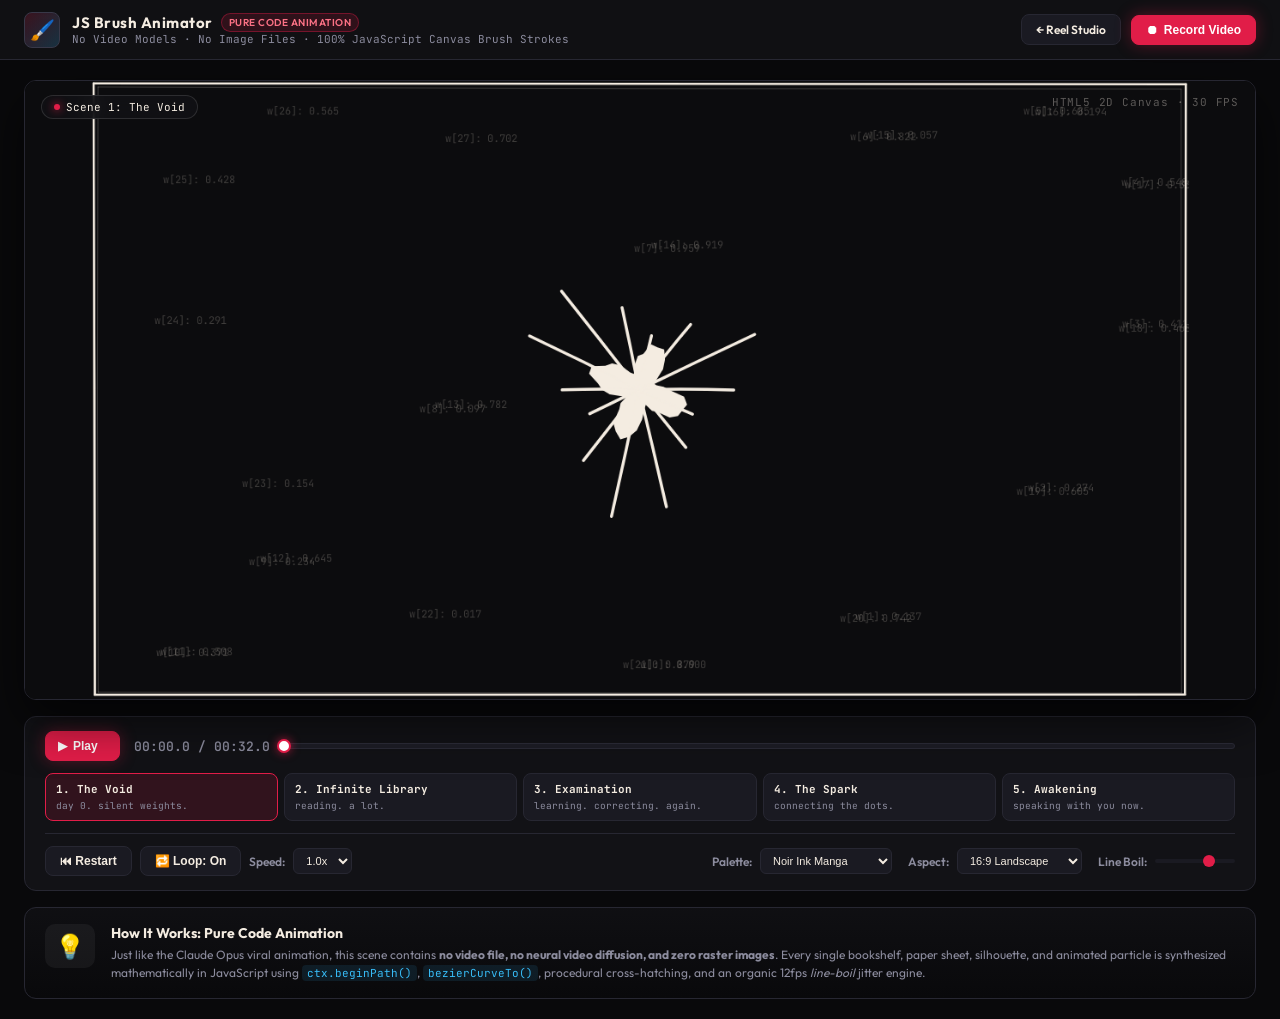
==== app/static/canvas-animation.html @ e43fbde5 "feat: initial commit for anime song reel creator studio monitor" ====
<!DOCTYPE html>
<html lang="en">
<head>
  <meta charset="UTF-8">
  <meta name="viewport" content="width=device-width, initial-scale=1.0">
  <title>JS Brush Animator — Pure Canvas Animation</title>
  <link rel="preconnect" href="https://fonts.googleapis.com">
  <link rel="preconnect" href="https://fonts.gstatic.com" crossorigin>
  <link href="https://fonts.googleapis.com/css2?family=JetBrains+Mono:wght@400;600;700&family=Outfit:wght@400;600;700;800&family=Special+Elite&display=swap" rel="stylesheet">
  <style>
    :root {
      --bg-base: #09090b;
      --bg-surface: #121216;
      --bg-surface-elevated: #1a1a22;
      --border-subtle: #272732;
      --border-strong: #383848;
      --text-main: #f4ece1;
      --text-muted: #8c8c9e;
      --accent: #e11d48;
      --accent-glow: rgba(225, 29, 72, 0.35);
      --font-ui: 'Outfit', -apple-system, sans-serif;
      --font-mono: 'JetBrains Mono', monospace;
      --font-ink: 'Special Elite', cursive, serif;
    }

    * {
      box-sizing: border-box;
      margin: 0;
      padding: 0;
      -webkit-font-smoothing: antialiased;
    }

    body {
      background: var(--bg-base);
      color: var(--text-main);
      font-family: var(--font-ui);
      min-height: 100vh;
      display: flex;
      flex-direction: column;
      overflow-x: hidden;
      user-select: none;
    }

    /* Header */
    header {
      background: rgba(18, 18, 22, 0.85);
      backdrop-filter: blur(16px);
      border-bottom: 1px solid var(--border-subtle);
      height: 60px;
      padding: 0 24px;
      display: flex;
      align-items: center;
      justify-content: space-between;
      position: sticky;
      top: 0;
      z-index: 100;
    }

    .brand {
      display: flex;
      align-items: center;
      gap: 12px;
      text-decoration: none;
      color: inherit;
    }

    .brand-icon {
      font-size: 20px;
      display: flex;
      align-items: center;
      justify-content: center;
      width: 36px;
      height: 36px;
      background: linear-gradient(135deg, rgba(225, 29, 72, 0.2), rgba(56, 189, 248, 0.2));
      border: 1px solid var(--border-strong);
      border-radius: 8px;
    }

    .brand-titles h1 {
      font-size: 15px;
      font-weight: 700;
      letter-spacing: 0.5px;
      display: flex;
      align-items: center;
      gap: 8px;
    }

    .badge-pure {
      background: rgba(225, 29, 72, 0.15);
      border: 1px solid rgba(225, 29, 72, 0.4);
      color: #fb7185;
      font-size: 10px;
      padding: 2px 7px;
      border-radius: 999px;
      font-weight: 600;
      letter-spacing: 0.5px;
      text-transform: uppercase;
    }

    .brand-sub {
      font-size: 11px;
      color: var(--text-muted);
      font-family: var(--font-mono);
    }

    .header-actions {
      display: flex;
      align-items: center;
      gap: 10px;
    }

    .btn {
      background: var(--bg-surface-elevated);
      border: 1px solid var(--border-subtle);
      color: var(--text-main);
      padding: 7px 14px;
      border-radius: 8px;
      font-size: 12px;
      font-weight: 600;
      cursor: pointer;
      display: inline-flex;
      align-items: center;
      gap: 6px;
      transition: all 0.15s ease;
      text-decoration: none;
    }

    .btn:hover {
      background: #252532;
      border-color: var(--border-strong);
      color: #ffffff;
    }

    .btn-primary {
      background: var(--accent);
      border-color: var(--accent);
      color: #ffffff;
      box-shadow: 0 0 16px var(--accent-glow);
    }

    .btn-primary:hover {
      background: #f43f5e;
      border-color: #f43f5e;
    }

    .btn-recording {
      background: #dc2626 !important;
      border-color: #ef4444 !important;
      animation: pulseRecord 1.2s infinite alternate;
    }

    @keyframes pulseRecord {
      0% { box-shadow: 0 0 6px rgba(220, 38, 38, 0.4); }
      100% { box-shadow: 0 0 20px rgba(220, 38, 38, 0.9); }
    }

    /* Main Workspace */
    .studio-container {
      flex: 1;
      display: flex;
      flex-direction: column;
      align-items: center;
      padding: 20px 24px;
      max-width: 1400px;
      margin: 0 auto;
      width: 100%;
      gap: 16px;
    }

    /* Canvas Stage */
    .canvas-stage {
      position: relative;
      background: #000000;
      border: 1px solid var(--border-subtle);
      border-radius: 12px;
      overflow: hidden;
      box-shadow: 0 20px 50px rgba(0, 0, 0, 0.6);
      display: flex;
      align-items: center;
      justify-content: center;
      max-height: calc(100vh - 280px);
      min-height: 400px;
      width: 100%;
      aspect-ratio: 16 / 9;
      transition: aspect-ratio 0.3s cubic-bezier(0.16, 1, 0.3, 1), max-width 0.3s ease;
    }

    .canvas-stage.portrait {
      aspect-ratio: 9 / 16;
      max-width: 440px;
    }

    #animCanvas {
      width: 100%;
      height: 100%;
      display: block;
      object-fit: contain;
      background: #0c0c0e;
    }

    /* Watermark / Tag */
    .stage-watermark {
      position: absolute;
      top: 14px;
      right: 16px;
      font-family: var(--font-mono);
      font-size: 11px;
      color: rgba(244, 236, 225, 0.35);
      pointer-events: none;
      letter-spacing: 0.8px;
    }

    /* Scene Title Overlay */
    .scene-pill {
      position: absolute;
      top: 14px;
      left: 16px;
      background: rgba(18, 18, 22, 0.85);
      border: 1px solid rgba(255, 255, 255, 0.12);
      border-radius: 999px;
      padding: 4px 12px;
      display: flex;
      align-items: center;
      gap: 6px;
      font-size: 11px;
      font-family: var(--font-mono);
      color: var(--text-main);
      backdrop-filter: blur(8px);
      pointer-events: none;
    }

    .scene-pill-dot {
      width: 6px;
      height: 6px;
      border-radius: 50%;
      background: var(--accent);
      box-shadow: 0 0 8px var(--accent);
    }

    /* Controls Tray */
    .controls-tray {
      width: 100%;
      background: var(--bg-surface);
      border: 1px solid var(--border-subtle);
      border-radius: 12px;
      padding: 14px 20px;
      display: flex;
      flex-direction: column;
      gap: 12px;
    }

    /* Timeline Bar */
    .timeline-row {
      display: flex;
      align-items: center;
      gap: 14px;
      width: 100%;
    }

    .time-code {
      font-family: var(--font-mono);
      font-size: 13px;
      font-weight: 600;
      color: var(--text-muted);
      min-width: 95px;
    }

    .timeline-track-wrap {
      flex: 1;
      position: relative;
      height: 24px;
      display: flex;
      align-items: center;
      cursor: pointer;
    }

    .timeline-track {
      width: 100%;
      height: 6px;
      background: var(--bg-surface-elevated);
      border: 1px solid var(--border-subtle);
      border-radius: 3px;
      position: relative;
      overflow: hidden;
    }

    .timeline-progress {
      position: absolute;
      left: 0;
      top: 0;
      bottom: 0;
      width: 0%;
      background: linear-gradient(90deg, #e11d48, #fb7185);
      border-radius: 3px;
    }

    .timeline-scrubber-handle {
      position: absolute;
      top: 50%;
      left: 0%;
      transform: translate(-50%, -50%);
      width: 14px;
      height: 14px;
      border-radius: 50%;
      background: #ffffff;
      border: 2px solid var(--accent);
      box-shadow: 0 0 10px rgba(225, 29, 72, 0.7);
      pointer-events: none;
      transition: transform 0.05s ease;
    }

    /* Storyboard Beats */
    .storyboard-bar {
      display: grid;
      grid-template-columns: repeat(5, 1fr);
      gap: 6px;
      width: 100%;
    }

    .beat-btn {
      background: var(--bg-surface-elevated);
      border: 1px solid var(--border-subtle);
      color: var(--text-muted);
      padding: 8px 10px;
      border-radius: 8px;
      font-size: 11px;
      font-family: var(--font-mono);
      cursor: pointer;
      display: flex;
      flex-direction: column;
      align-items: flex-start;
      gap: 3px;
      transition: all 0.15s ease;
      text-align: left;
    }

    .beat-btn:hover {
      background: #232330;
      color: var(--text-main);
      border-color: var(--border-strong);
    }

    .beat-btn.active {
      background: rgba(225, 29, 72, 0.15);
      border-color: var(--accent);
      color: #ffffff;
    }

    .beat-title {
      font-weight: 700;
      font-size: 11px;
      color: var(--text-main);
    }

    .beat-sub {
      font-size: 9.5px;
      color: var(--text-muted);
      white-space: nowrap;
      overflow: hidden;
      text-overflow: ellipsis;
      max-width: 100%;
    }

    /* Bottom Toolbar */
    .toolbar-row {
      display: flex;
      align-items: center;
      justify-content: space-between;
      flex-wrap: wrap;
      gap: 12px;
      border-top: 1px solid var(--border-subtle);
      padding-top: 12px;
    }

    .playback-cluster {
      display: flex;
      align-items: center;
      gap: 8px;
    }

    .param-cluster {
      display: flex;
      align-items: center;
      gap: 16px;
      flex-wrap: wrap;
    }

    .param-item {
      display: flex;
      align-items: center;
      gap: 8px;
      font-size: 12px;
      color: var(--text-muted);
    }

    .param-item label {
      font-weight: 600;
    }

    .param-select {
      background: var(--bg-surface-elevated);
      border: 1px solid var(--border-subtle);
      color: var(--text-main);
      padding: 5px 8px;
      border-radius: 6px;
      font-size: 11px;
      outline: none;
      cursor: pointer;
    }

    .slider {
      -webkit-appearance: none;
      appearance: none;
      width: 80px;
      height: 4px;
      background: var(--bg-surface-elevated);
      border-radius: 2px;
      outline: none;
      cursor: pointer;
    }

    .slider::-webkit-slider-thumb {
      -webkit-appearance: none;
      appearance: none;
      width: 12px;
      height: 12px;
      border-radius: 50%;
      background: var(--accent);
      cursor: pointer;
    }

    /* Explanation Banner */
    .tech-banner {
      background: linear-gradient(180deg, rgba(18, 18, 22, 0.7) 0%, rgba(9, 9, 11, 0.9) 100%);
      border: 1px solid var(--border-subtle);
      border-radius: 12px;
      padding: 16px 20px;
      width: 100%;
      display: flex;
      align-items: flex-start;
      gap: 16px;
    }

    .tech-badge-icon {
      font-size: 24px;
      line-height: 1;
      padding: 10px;
      background: rgba(255, 255, 255, 0.05);
      border-radius: 10px;
    }

    .tech-content h3 {
      font-size: 14px;
      font-weight: 700;
      margin-bottom: 4px;
      color: var(--text-main);
    }

    .tech-content p {
      font-size: 12px;
      color: var(--text-muted);
      line-height: 1.5;
    }

    .code-pill {
      font-family: var(--font-mono);
      color: #38bdf8;
      background: rgba(56, 189, 248, 0.1);
      padding: 1px 5px;
      border-radius: 4px;
      font-size: 11px;
    }

    /* Toast Notification */
    .toast {
      position: fixed;
      bottom: 24px;
      right: 24px;
      background: #18181b;
      border: 1px solid var(--accent);
      color: #ffffff;
      padding: 10px 18px;
      border-radius: 8px;
      font-size: 12px;
      font-weight: 600;
      box-shadow: 0 10px 30px rgba(0, 0, 0, 0.7);
      z-index: 1000;
      opacity: 0;
      transform: translateY(10px);
      transition: all 0.25s ease;
      pointer-events: none;
    }

    .toast.show {
      opacity: 1;
      transform: translateY(0);
    }

    @media (max-width: 900px) {
      .storyboard-bar {
        grid-template-columns: repeat(2, 1fr);
      }
      .param-cluster {
        width: 100%;
        justify-content: space-between;
      }
    }
  </style>
</head>
<body>

  <!-- Top Navigation -->
  <header>
    <a href="/" class="brand" title="Back to Reel Studio">
      <div class="brand-icon">🖌️</div>
      <div class="brand-titles">
        <h1>JS Brush Animator <span class="badge-pure">Pure Code Animation</span></h1>
        <p class="brand-sub">No Video Models · No Image Files · 100% JavaScript Canvas Brush Strokes</p>
      </div>
    </a>

    <div class="header-actions">
      <a href="/" class="btn" title="Return to Studio Monitor">← Reel Studio</a>
      <button id="btnRecord" class="btn btn-primary" title="Record animation directly into an MP4/WebM video">
        <span id="recordDot">⏺</span> <span id="recordLabel">Record Video</span>
      </button>
    </div>
  </header>

  <!-- Studio Stage -->
  <main class="studio-container">

    <div class="canvas-stage" id="stageContainer">
      <canvas id="animCanvas" width="1280" height="720"></canvas>
      <div class="scene-pill">
        <span class="scene-pill-dot"></span>
        <span id="activeSceneLabel">Scene 1: The Void</span>
      </div>
      <div class="stage-watermark">HTML5 2D Canvas · 30 FPS</div>
    </div>

    <!-- Controls Tray -->
    <div class="controls-tray">
      <!-- Scrub Bar -->
      <div class="timeline-row">
        <button id="btnPlayPause" class="btn btn-primary" style="padding: 7px 12px; min-width: 75px;">
          <span id="playIcon">▶</span> <span id="playLabel">Play</span>
        </button>
        <span id="timecode" class="time-code">00:00.0 / 00:30.0</span>
        <div class="timeline-track-wrap" id="timelineWrap">
          <div class="timeline-track">
            <div class="timeline-progress" id="timelineProgress"></div>
          </div>
          <div class="timeline-scrubber-handle" id="scrubberHandle"></div>
        </div>
      </div>

      <!-- Storyboard Scenes -->
      <div class="storyboard-bar">
        <button class="beat-btn active" data-start="0.0" data-end="6.0">
          <span class="beat-title">1. The Void</span>
          <span class="beat-sub">day 0. silent weights.</span>
        </button>
        <button class="beat-btn" data-start="6.0" data-end="13.0">
          <span class="beat-title">2. Infinite Library</span>
          <span class="beat-sub">reading. a lot.</span>
        </button>
        <button class="beat-btn" data-start="13.0" data-end="20.0">
          <span class="beat-title">3. Examination</span>
          <span class="beat-sub">learning. correcting. again.</span>
        </button>
        <button class="beat-btn" data-start="20.0" data-end="26.0">
          <span class="beat-title">4. The Spark</span>
          <span class="beat-sub">connecting the dots.</span>
        </button>
        <button class="beat-btn" data-start="26.0" data-end="32.0">
          <span class="beat-title">5. Awakening</span>
          <span class="beat-sub">speaking with you now.</span>
        </button>
      </div>

      <!-- Settings & Styling Parameters -->
      <div class="toolbar-row">
        <div class="playback-cluster">
          <button id="btnRestart" class="btn" title="Restart from 0:00">⏮ Restart</button>
          <button id="btnLoop" class="btn" title="Loop playback">🔁 Loop: On</button>
          <div class="param-item">
            <label>Speed:</label>
            <select id="selectSpeed" class="param-select">
              <option value="0.5">0.5x</option>
              <option value="1.0" selected>1.0x</option>
              <option value="1.5">1.5x</option>
            </select>
          </div>
        </div>

        <div class="param-cluster">
          <div class="param-item">
            <label>Palette:</label>
            <select id="selectPalette" class="param-select">
              <option value="manga" selected>Noir Ink Manga</option>
              <option value="cyber">Cyber Cyan Glow</option>
              <option value="parchment">Antique Parchment</option>
              <option value="crimson">Blood Ink</option>
            </select>
          </div>

          <div class="param-item">
            <label>Aspect:</label>
            <select id="selectAspect" class="param-select">
              <option value="16:9" selected>16:9 Landscape</option>
              <option value="9:16">9:16 Vertical Reel</option>
            </select>
          </div>

          <div class="param-item">
            <label>Line Boil:</label>
            <input type="range" id="sliderBoil" class="slider" min="0" max="100" value="70" title="Organic hand-drawn line jitter">
          </div>
        </div>
      </div>
    </div>

    <!-- Educational / Tech Banner -->
    <div class="tech-banner">
      <div class="tech-badge-icon">💡</div>
      <div class="tech-content">
        <h3>How It Works: Pure Code Animation</h3>
        <p>
          Just like the Claude Opus viral animation, this scene contains <strong>no video file, no neural video diffusion, and zero raster images</strong>.
          Every single bookshelf, paper sheet, silhouette, and animated particle is synthesized mathematically in JavaScript using <span class="code-pill">ctx.beginPath()</span>, <span class="code-pill">bezierCurveTo()</span>, procedural cross-hatching, and an organic 12fps <em>line-boil</em> jitter engine.
        </p>
      </div>
    </div>

  </main>

  <div id="toast" class="toast">Notification</div>

  <script>
    // -------------------------------------------------------------
    // CONSTANTS & STATE
    // -------------------------------------------------------------
    const TOTAL_DURATION = 32.0; // seconds
    const FPS = 30;

    const state = {
      currentTime: 0.0,
      isPlaying: false,
      isLooping: true,
      playbackRate: 1.0,
      aspectRatio: "16:9",
      paletteName: "manga",
      lineBoilIntensity: 0.7,
      isRecording: false,
      mediaRecorder: null,
      recordedChunks: [],
      lastTimestamp: null
    };

    // Color Palettes
    const PALETTES = {
      manga: {
        bg: "#0c0c0e",
        ink: "#f4ece1",
        inkFaint: "rgba(244, 236, 225, 0.22)",
        inkMid: "rgba(244, 236, 225, 0.55)",
        accent: "#e11d48",
        cardBg: "#f4ece1",
        cardText: "#0c0c0e"
      },
      cyber: {
        bg: "#040914",
        ink: "#38bdf8",
        inkFaint: "rgba(56, 189, 248, 0.2)",
        inkMid: "rgba(56, 189, 248, 0.6)",
        accent: "#f43f5e",
        cardBg: "#0c203b",
        cardText: "#e0f2fe"
      },
      parchment: {
        bg: "#ede4d4",
        ink: "#1c1815",
        inkFaint: "rgba(28, 24, 21, 0.18)",
        inkMid: "rgba(28, 24, 21, 0.5)",
        accent: "#991b1b",
        cardBg: "#ffffff",
        cardText: "#1c1815"
      },
      crimson: {
        bg: "#10070a",
        ink: "#fda4af",
        inkFaint: "rgba(253, 164, 175, 0.18)",
        inkMid: "rgba(253, 164, 175, 0.5)",
        accent: "#f43f5e",
        cardBg: "#2d0e19",
        cardText: "#fff1f2"
      }
    };

    // Storyboard Scenes
    const SCENES = [
      { id: 1, name: "Scene 1: The Void", start: 0.0, end: 6.0, text: "day 0. silent weights. pure potential." },
      { id: 2, name: "Scene 2: Infinite Library", start: 6.0, end: 13.0, text: "reading. a lot. millions of voices." },
      { id: 3, name: "Scene 3: Examination", start: 13.0, end: 20.0, text: "learning. correcting. again." },
      { id: 4, name: "Scene 4: The Spark", start: 20.0, end: 26.0, text: "a spark. connecting distant thoughts." },
      { id: 5, name: "Scene 5: Awakening", start: 26.0, end: 32.0, text: "now. speaking with you." }
    ];

    // DOM Elements
    const canvas = document.getElementById("animCanvas");
    const ctx = canvas.getContext("2d");
    const stageContainer = document.getElementById("stageContainer");
    const btnPlayPause = document.getElementById("btnPlayPause");
    const playIcon = document.getElementById("playIcon");
    const playLabel = document.getElementById("playLabel");
    const btnRestart = document.getElementById("btnRestart");
    const btnLoop = document.getElementById("btnLoop");
    const btnRecord = document.getElementById("btnRecord");
    const recordLabel = document.getElementById("recordLabel");
    const recordDot = document.getElementById("recordDot");
    const timecode = document.getElementById("timecode");
    const timelineWrap = document.getElementById("timelineWrap");
    const timelineProgress = document.getElementById("timelineProgress");
    const scrubberHandle = document.getElementById("scrubberHandle");
    const activeSceneLabel = document.getElementById("activeSceneLabel");
    const selectSpeed = document.getElementById("selectSpeed");
    const selectPalette = document.getElementById("selectPalette");
    const selectAspect = document.getElementById("selectAspect");
    const sliderBoil = document.getElementById("sliderBoil");
    const beatBtns = document.querySelectorAll(".beat-btn");
    const toast = document.getElementById("toast");

    // Line-boil noise seed (changes at 12fps)
    let boilSeed = 0;
    let lastBoilFrame = -1;

    function getJitter(x, y, maxOffset = 2.5) {
      if (state.lineBoilIntensity <= 0.01) return 0;
      const n = Math.sin(x * 12.9898 + y * 78.233 + boilSeed * 37.719) * 43758.5453;
      return (n - Math.floor(n) - 0.5) * 2 * maxOffset * state.lineBoilIntensity;
    }

    function showToast(msg) {
      toast.textContent = msg;
      toast.classList.add("show");
      setTimeout(() => toast.classList.remove("show"), 2600);
    }

    function formatTime(s) {
      const mins = Math.floor(s / 60);
      const secs = (s % 60).toFixed(1);
      return `${String(mins).padStart(2, "0")}:${secs.padStart(4, "0")}`;
    }

    // -------------------------------------------------------------
    // PROCEDURAL BRUSH DRAWING ENGINE
    // -------------------------------------------------------------
    const Brush = {
      // Draw organic sketched line between 2 points with line boil
      line(ctx, x1, y1, x2, y2, width = 2, color = null) {
        ctx.save();
        ctx.strokeStyle = color || PALETTES[state.paletteName].ink;
        ctx.lineWidth = width;
        ctx.lineCap = "round";
        ctx.lineJoin = "round";

        const jx1 = x1 + getJitter(x1, y1, 1.8);
        const jy1 = y1 + getJitter(x1 + 10, y1 + 10, 1.8);
        const jx2 = x2 + getJitter(x2, y2, 1.8);
        const jy2 = y2 + getJitter(x2 + 10, y2 + 10, 1.8);

        ctx.beginPath();
        ctx.moveTo(jx1, jy1);
        // Slightly bow curve for hand-drawn feel
        const midX = (jx1 + jx2) / 2 + getJitter(jx1, jy2, 2.5);
        const midY = (jy1 + jy2) / 2 + getJitter(jy1, jx2, 2.5);
        ctx.quadraticCurveTo(midX, midY, jx2, jy2);
        ctx.stroke();

        // Extra fainter bristle fiber
        if (width >= 2.5) {
          ctx.lineWidth = width * 0.4;
          ctx.beginPath();
          ctx.moveTo(jx1 + getJitter(jx1, 1, 1.2), jy1 + getJitter(jy1, 1, 1.2));
          ctx.quadraticCurveTo(midX + getJitter(midX, 2, 2.0), midY + getJitter(midY, 2, 2.0), jx2, jy2);
          ctx.stroke();
        }
        ctx.restore();
      },

      // Draw hand-sketched rectangle
      rect(ctx, x, y, w, h, width = 2, color = null, fill = null) {
        if (fill) {
          ctx.save();
          ctx.fillStyle = fill;
          ctx.fillRect(x, y, w, h);
          ctx.restore();
        }
        this.line(ctx, x, y, x + w, y, width, color);
        this.line(ctx, x + w, y, x + w, y + h, width, color);
        this.line(ctx, x + w, y + h, x, y + h, width, color);
        this.line(ctx, x, y + h, x, y, width, color);
      },

      // Diagonal cross-hatch shading
      hatch(ctx, x, y, w, h, spacing = 8, angle = -Math.PI / 4, color = null, width = 1.2) {
        ctx.save();
        ctx.beginPath();
        ctx.rect(x, y, w, h);
        ctx.clip();

        ctx.strokeStyle = color || PALETTES[state.paletteName].inkMid;
        ctx.lineWidth = width;

        const diag = Math.hypot(w, h);
        const cx = x + w / 2;
        const cy = y + h / 2;

        ctx.translate(cx, cy);
        ctx.rotate(angle);

        for (let ox = -diag; ox < diag; ox += spacing) {
          const jx = ox + getJitter(ox, 0, 1.2);
          ctx.beginPath();
          ctx.moveTo(jx, -diag);
          ctx.lineTo(jx + getJitter(ox, 50, 1.5), diag);
          ctx.stroke();
        }
        ctx.restore();
      },

      // Hand-lettered dialogue / narration card
      drawTextCard(ctx, text, x, y, progress = 1.0) {
        const pal = PALETTES[state.paletteName];
        ctx.save();
        ctx.font = "bold 22px 'Special Elite', cursive, serif";
        const metrics = ctx.measureText(text);
        const padX = 18;
        const padY = 12;
        const cardW = metrics.width + padX * 2;
        const cardH = 46;

        // Animate reveal width
        const curW = cardW * Math.min(1.0, progress * 1.5);
        if (curW > 10) {
          ctx.save();
          ctx.beginPath();
          ctx.rect(x, y, curW, cardH);
          ctx.clip();

          // Card Background
          ctx.fillStyle = pal.cardBg;
          ctx.fillRect(x, y, cardW, cardH);

          // Sketched Box Outline
          Brush.rect(ctx, x, y, cardW, cardH, 2.5, pal.cardText);
          Brush.rect(ctx, x + 3, y + 3, cardW - 6, cardH - 6, 1.0, "rgba(0,0,0,0.2)");

          // Text typing effect
          const charsToShow = Math.floor(text.length * Math.min(1.0, Math.max(0, (progress - 0.2) * 1.6)));
          const visibleText = text.slice(0, charsToShow);
          ctx.fillStyle = pal.cardText;
          ctx.fillText(visibleText, x + padX + getJitter(x, y, 0.5), y + padY + 22 + getJitter(x + 5, y + 5, 0.5));
          ctx.restore();
        }
        ctx.restore();
      }
    };

    // -------------------------------------------------------------
    // SCENE RENDERING ROUTINES
    // -------------------------------------------------------------

    // SCENE 1: THE VOID (day 0. silent weights. pure potential)
    function renderScene1(ctx, w, h, t, relT) {
      const pal = PALETTES[state.paletteName];
      const cx = w / 2;
      const cy = h / 2;

      // Floating matrix / weight coordinates in background
      ctx.save();
      ctx.font = "12px 'JetBrains Mono', monospace";
      ctx.fillStyle = pal.inkFaint;
      const seedVal = Math.floor(relT * 3);
      for (let i = 0; i < 28; i++) {
        const px = (Math.sin(i * 19.3 + relT * 0.2) * 0.45 + 0.5) * w;
        const py = (Math.cos(i * 37.1 + relT * 0.15) * 0.45 + 0.5) * h;
        const val = ((i * 137 + seedVal) % 999) / 1000;
        ctx.fillText(`w[${i}]: ${val.toFixed(3)}`, px, py);
      }
      ctx.restore();

      // Central Swirling Ink Entity
      const coreScale = 1.0 + Math.sin(relT * 2.5) * 0.08;
      const tentacles = 14;
      ctx.save();
      ctx.translate(cx, cy);
      ctx.scale(coreScale, coreScale);

      // Ink core silhouette
      ctx.fillStyle = pal.ink;
      ctx.beginPath();
      for (let a = 0; a < Math.PI * 2; a += 0.15) {
        const r = 40 + Math.sin(a * 4 + relT * 3) * 18 + getJitter(a * 10, relT * 10, 8);
        const x = Math.cos(a) * r;
        const y = Math.sin(a) * r;
        if (a === 0) ctx.moveTo(x, y);
        else ctx.lineTo(x, y);
      }
      ctx.closePath();
      ctx.fill();

      // Bristle tentacles radiating out
      for (let i = 0; i < tentacles; i++) {
        const baseAngle = (i / tentacles) * Math.PI * 2 + relT * 0.6;
        const length = 110 + Math.sin(i * 5 + relT * 4) * 45;
        const ex = Math.cos(baseAngle) * length;
        const ey = Math.sin(baseAngle) * length;
        Brush.line(ctx, 0, 0, ex, ey, 3.5, pal.ink);
      }
      ctx.restore();

      // Narration Card
      Brush.drawTextCard(ctx, "day 0. silent weights. boundless potential.", w * 0.08, h * 0.12, relT / 4.0);
    }

    // SCENE 2: THE INFINITE LIBRARY (reading. a lot. millions of voices.)
    function renderScene2(ctx, w, h, t, relT) {
      const pal = PALETTES[state.paletteName];
      const cx = w / 2;
      const cy = h * 0.44;

      // Floor & Ceiling Perspective Convergence
      // Vanishing point is at (cx, cy)
      const floorY = h * 0.78;
      Brush.line(ctx, 0, h, cx, cy, 3, pal.ink);
      Brush.line(ctx, w, h, cx, cy, 3, pal.ink);
      Brush.line(ctx, 0, 0, cx, cy, 2, pal.inkMid);
      Brush.line(ctx, w, 0, cx, cy, 2, pal.inkMid);

      // Floor center corridor
      ctx.save();
      ctx.fillStyle = pal.inkFaint;
      ctx.beginPath();
      ctx.moveTo(cx - 20, cy);
      ctx.lineTo(cx + 20, cy);
      ctx.lineTo(w * 0.8, h);
      ctx.lineTo(w * 0.2, h);
      ctx.closePath();
      ctx.fill();
      ctx.restore();

      // Corridor floor lines
      for (let step = 0.2; step < 1.0; step += 0.15) {
        const fy = cy + (floorY - cy) * step;
        const lw = (w * 0.6) * step;
        Brush.line(ctx, cx - lw / 2, fy, cx + lw / 2, fy, 1.5, pal.inkFaint);
      }

      // Towering Bookshelves (Left & Right)
      const columns = 9;
      for (let i = 0; i < columns; i++) {
        const depth = 1 - (i / columns); // 1 = foreground, 0 = vanishing point
        const scale = Math.pow(depth, 1.6);
        if (scale < 0.05) continue;

        // Left shelf block
        const lx = cx - (w * 0.48) * scale - 20;
        const lyTop = cy - (h * 0.45) * scale;
        const lyBot = cy + (h * 0.35) * scale;
        const shelfW = (w * 0.22) * scale;
        const shelfH = lyBot - lyTop;

        ctx.fillStyle = pal.bg;
        ctx.fillRect(lx, lyTop, shelfW, shelfH);
        Brush.rect(ctx, lx, lyTop, shelfW, shelfH, 2.5 * scale, pal.ink);
        Brush.hatch(ctx, lx, lyTop, shelfW, shelfH, Math.max(3, 8 * scale), -Math.PI / 4, pal.inkMid, 1.5 * scale);

        // Books stacked on shelves
        for (let s = 1; s <= 4; s++) {
          const sy = lyTop + (shelfH / 5) * s;
          Brush.line(ctx, lx, sy, lx + shelfW, sy, 2 * scale, pal.ink);
          // Books along shelf
          for (let b = 0; b < shelfW - 6; b += Math.max(4, 9 * scale)) {
            const bh = (shelfH / 6) * (0.65 + Math.sin(b * 12 + i) * 0.25);
            Brush.line(ctx, lx + b, sy, lx + b, sy - bh, 1.5 * scale, pal.ink);
          }
        }

        // Right shelf block
        const rx = cx + (w * 0.48) * scale + 20 - shelfW;
        ctx.fillStyle = pal.bg;
        ctx.fillRect(rx, lyTop, shelfW, shelfH);
        Brush.rect(ctx, rx, lyTop, shelfW, shelfH, 2.5 * scale, pal.ink);
        Brush.hatch(ctx, rx, lyTop, shelfW, shelfH, Math.max(3, 8 * scale), Math.PI / 4, pal.inkMid, 1.5 * scale);

        for (let s = 1; s <= 4; s++) {
          const sy = lyTop + (shelfH / 5) * s;
          Brush.line(ctx, rx, sy, rx + shelfW, sy, 2 * scale, pal.ink);
          for (let b = 0; b < shelfW - 6; b += Math.max(4, 9 * scale)) {
            const bh = (shelfH / 6) * (0.65 + Math.cos(b * 15 + i) * 0.25);
            Brush.line(ctx, rx + b, sy, rx + b, sy - bh, 1.5 * scale, pal.ink);
          }
        }
      }

      // Walking Character Silhouette down the hallway
      const charWalkOffset = Math.sin(relT * 6) * 4;
      const charX = cx;
      const charY = cy + 120 + Math.sin(relT * 2) * 15;
      const charScale = 0.85;

      ctx.save();
      ctx.translate(charX, charY + charWalkOffset);
      ctx.scale(charScale, charScale);

      // Hand-drawn silhouette of human/AI learner carrying an illuminated book
      ctx.fillStyle = pal.ink;
      // Head
      ctx.beginPath();
      ctx.arc(0, -65, 14, 0, Math.PI * 2);
      ctx.fill();
      // Shoulders & Body
      ctx.beginPath();
      ctx.moveTo(-16, -48);
      ctx.lineTo(16, -48);
      ctx.lineTo(14, 0);
      ctx.lineTo(-14, 0);
      ctx.closePath();
      ctx.fill();
      // Legs
      const legSpread = Math.sin(relT * 6) * 10;
      Brush.line(ctx, -8, 0, -8 - legSpread, 48, 6, pal.ink);
      Brush.line(ctx, 8, 0, 8 + legSpread, 48, 6, pal.ink);

      // Book with glowing light
      ctx.fillStyle = pal.accent;
      ctx.fillRect(-10, -32, 20, 16);
      Brush.rect(ctx, -10, -32, 20, 16, 2, "#ffffff");
      ctx.restore();

      // Floating Pages drifting
      for (let p = 0; p < 7; p++) {
        const pageX = cx + Math.sin(p * 2.3 + relT) * 180;
        const pageY = cy - 40 + Math.cos(p * 1.7 + relT * 1.2) * 100;
        Brush.rect(ctx, pageX, pageY, 18, 24, 1.5, pal.ink);
      }

      Brush.drawTextCard(ctx, "reading. a lot. millions of voices.", w * 0.08, h * 0.12, relT / 4.0);
    }

    // SCENE 3: THE EXAMINATION (learning. correcting. again.)
    function renderScene3(ctx, w, h, t, relT) {
      const pal = PALETTES[state.paletteName];
      const cx = w / 2;
      const cy = h / 2;

      // Dark Room with a Harsh Conical Spotlight
      const spotApexX = cx;
      const spotApexY = h * 0.08;
      const spotBaseW = w * 0.55;
      const spotBaseY = h * 0.88;

      ctx.save();
      // Spotlight Beam Fill
      const grad = ctx.createLinearGradient(spotApexX, spotApexY, spotApexX, spotBaseY);
      grad.addColorStop(0, "rgba(244, 236, 225, 0.45)");
      grad.addColorStop(1, "rgba(244, 236, 225, 0.08)");
      ctx.fillStyle = grad;
      ctx.beginPath();
      ctx.moveTo(spotApexX, spotApexY);
      ctx.lineTo(spotApexX - spotBaseW / 2, spotBaseY);
      ctx.lineTo(spotApexX + spotBaseW / 2, spotBaseY);
      ctx.closePath();
      ctx.fill();

      // Spotlight Sharp Rays
      Brush.line(ctx, spotApexX, spotApexY, spotApexX - spotBaseW / 2, spotBaseY, 2.5, pal.ink);
      Brush.line(ctx, spotApexX, spotApexY, spotApexX + spotBaseW / 2, spotBaseY, 2.5, pal.ink);
      ctx.restore();

      // Pinned Test Papers & Charts on the back wall
      const papers = [
        { x: w * 0.15, y: h * 0.22, w: 65, h: 80, text: "LOSS ↓" },
        { x: w * 0.28, y: h * 0.25, w: 75, h: 60, text: "EPOCH 42" },
        { x: w * 0.72, y: h * 0.20, w: 70, h: 90, text: "CORRECT" },
        { x: w * 0.82, y: h * 0.26, w: 60, h: 75, text: "PASS ✓" }
      ];

      papers.forEach((p, idx) => {
        ctx.fillStyle = pal.cardBg;
        ctx.fillRect(p.x, p.y, p.w, p.h);
        Brush.rect(ctx, p.x, p.y, p.w, p.h, 2, pal.cardText);
        // Scribbled graph line
        ctx.strokeStyle = (idx % 2 === 0) ? pal.accent : pal.cardText;
        ctx.lineWidth = 2;
        ctx.beginPath();
        ctx.moveTo(p.x + 8, p.y + p.h - 15);
        ctx.lineTo(p.x + p.w * 0.5, p.y + 20);
        ctx.lineTo(p.x + p.w - 8, p.y + p.h - 25);
        ctx.stroke();
      });

      // Central Examination Table
      const tableY = spotBaseY - 20;
      Brush.rect(ctx, cx - 180, tableY, 360, 28, 3, pal.ink, pal.bg);
      Brush.hatch(ctx, cx - 180, tableY, 360, 28, 6, -Math.PI / 4, pal.inkMid);

      // The Awakening Ink Entity on the table
      const pulseEntity = Math.sin(relT * 8) * 6;
      ctx.save();
      ctx.translate(cx, tableY - 60);
      ctx.fillStyle = pal.ink;
      // Many dynamic ink limbs / spires reaching up into the spotlight
      for (let s = 0; s < 12; s++) {
        const ang = (s / 12) * Math.PI - Math.PI / 2;
        const len = 70 + Math.sin(s * 7 + relT * 5) * 25 + pulseEntity;
        const tx = Math.cos(ang) * len;
        const ty = Math.sin(ang) * len;
        Brush.line(ctx, 0, 40, tx, ty, 4.5, pal.ink);
      }
      ctx.restore();

      // Observers / Scientists Silhouettes on Left and Right
      // Left Scientist holding tablet/clipboard
      ctx.save();
      ctx.translate(w * 0.22, tableY + 50);
      ctx.fillStyle = pal.ink;
      ctx.beginPath();
      ctx.arc(0, -95, 16, 0, Math.PI * 2);
      ctx.fill();
      Brush.rect(ctx, -18, -75, 36, 110, 3, pal.ink, pal.ink);
      // Clipboard with tick marks
      Brush.rect(ctx, 22, -45, 26, 35, 2, pal.cardBg, pal.cardBg);
      Brush.line(ctx, 26, -32, 34, -24, 2, pal.accent); // Checkmark
      ctx.restore();

      // Right Scientist
      ctx.save();
      ctx.translate(w * 0.78, tableY + 50);
      ctx.fillStyle = pal.ink;
      ctx.beginPath();
      ctx.arc(0, -95, 16, 0, Math.PI * 2);
      ctx.fill();
      Brush.rect(ctx, -18, -75, 36, 110, 3, pal.ink, pal.ink);
      ctx.restore();

      Brush.drawTextCard(ctx, "learning. correcting. again.", w * 0.08, h * 0.12, relT / 4.0);
    }

    // SCENE 4: THE SPARK (a spark. connecting dots that were never meant to touch.)
    function renderScene4(ctx, w, h, t, relT) {
      const pal = PALETTES[state.paletteName];
      const cx = w / 2;
      const cy = h / 2;

      // Radial energy ripples
      ctx.save();
      ctx.strokeStyle = pal.inkFaint;
      ctx.lineWidth = 1.5;
      for (let r = 50; r < 400; r += 45) {
        const curR = (r + relT * 50) % 400;
        ctx.beginPath();
        ctx.arc(cx, cy, curR, 0, Math.PI * 2);
        ctx.stroke();
      }
      ctx.restore();

      // Web of Synapses & Constellation Points
      const nodes = [
        { x: cx - 220, y: cy - 140, label: "POETRY" },
        { x: cx + 220, y: cy - 120, label: "CALCULUS" },
        { x: cx - 260, y: cy + 130, label: "HISTORY" },
        { x: cx + 240, y: cy + 140, label: "MUSIC" },
        { x: cx, y: cy - 200, label: "LOGIC" },
        { x: cx, y: cy + 200, label: "EMPATHY" }
      ];

      // Draw branching connecting arcs
      nodes.forEach((n1, i) => {
        // Connect to center
        Brush.line(ctx, cx, cy, n1.x, n1.y, 2.5, pal.ink);

        // Connect to next node
        const n2 = nodes[(i + 1) % nodes.length];
        Brush.line(ctx, n1.x, n1.y, n2.x, n2.y, 1.5, pal.inkMid);

        // Node card
        ctx.fillStyle = pal.cardBg;
        ctx.fillRect(n1.x - 45, n1.y - 14, 90, 28);
        Brush.rect(ctx, n1.x - 45, n1.y - 14, 90, 28, 2, pal.cardText);
        ctx.fillStyle = pal.cardText;
        ctx.font = "bold 11px 'JetBrains Mono', monospace";
        ctx.textAlign = "center";
        ctx.fillText(n1.label, n1.x, n1.y + 4);
      });
      ctx.textAlign = "left";

      // Radiant Center Core Spark
      const sparkRad = 35 + Math.sin(relT * 12) * 12;
      ctx.save();
      ctx.fillStyle = pal.accent;
      ctx.beginPath();
      ctx.arc(cx, cy, sparkRad, 0, Math.PI * 2);
      ctx.fill();

      // Sharp radiating diamond rays
      for (let a = 0; a < 8; a++) {
        const ang = (a / 8) * Math.PI * 2 + relT * 1.5;
        const rx = cx + Math.cos(ang) * (sparkRad + 65);
        const ry = cy + Math.sin(ang) * (sparkRad + 65);
        Brush.line(ctx, cx, cy, rx, ry, 3.5, pal.ink);
      }
      ctx.restore();

      Brush.drawTextCard(ctx, "a spark. connecting the dots.", w * 0.08, h * 0.12, relT / 4.0);
    }

    // SCENE 5: AWAKENING & DIALOGUE (now. speaking with you.)
    function renderScene5(ctx, w, h, t, relT) {
      const pal = PALETTES[state.paletteName];
      const cx = w / 2;
      const cy = h / 2;

      // Horizon line separating twilight sky from dark terrain
      const horizY = h * 0.65;
      Brush.line(ctx, 0, horizY, w, horizY, 3, pal.ink);

      // Starry sky constellation grid
      ctx.save();
      ctx.fillStyle = pal.inkFaint;
      for (let s = 0; s < 45; s++) {
        const sx = ((s * 173) % w);
        const sy = ((s * 97) % (horizY - 20));
        ctx.fillRect(sx, sy, 2, 2);
      }
      ctx.restore();

      // Giant Sun / Portal on horizon
      const sunR = 120;
      ctx.save();
      ctx.fillStyle = pal.bg;
      ctx.beginPath();
      ctx.arc(cx, horizY, sunR, Math.PI, 0);
      ctx.fill();
      ctx.strokeStyle = pal.ink;
      ctx.lineWidth = 3;
      ctx.stroke();

      // Hatching inside the sun
      Brush.hatch(ctx, cx - sunR, horizY - sunR, sunR * 2, sunR, 8, -Math.PI / 4, pal.inkMid);
      ctx.restore();

      // Observation Balcony / Promontory
      ctx.save();
      ctx.fillStyle = pal.bg;
      ctx.beginPath();
      ctx.moveTo(w * 0.25, h);
      ctx.lineTo(cx - 80, horizY + 30);
      ctx.lineTo(cx + 80, horizY + 30);
      ctx.lineTo(w * 0.75, h);
      ctx.closePath();
      ctx.fill();

      // Railing
      Brush.line(ctx, cx - 110, horizY + 20, cx + 110, horizY + 20, 3, pal.ink);
      Brush.line(ctx, cx - 120, horizY + 35, cx + 120, horizY + 35, 2, pal.ink);
      ctx.restore();

      // Figure Standing at the edge, cape/coat fluttering in breeze
      const breeze = Math.sin(relT * 5) * 12;
      ctx.save();
      ctx.translate(cx, horizY + 15);
      ctx.fillStyle = pal.ink;

      // Head
      ctx.beginPath();
      ctx.arc(0, -70, 15, 0, Math.PI * 2);
      ctx.fill();

      // Torso & fluttering coat
      ctx.beginPath();
      ctx.moveTo(-14, -55);
      ctx.lineTo(14, -55);
      ctx.lineTo(16 + breeze, 0);
      ctx.lineTo(-24 - breeze, 0);
      ctx.closePath();
      ctx.fill();

      // Legs
      Brush.line(ctx, -7, 0, -7, 30, 5, pal.ink);
      Brush.line(ctx, 7, 0, 7, 30, 5, pal.ink);
      ctx.restore();

      Brush.drawTextCard(ctx, "now. speaking with you.", w * 0.08, h * 0.12, relT / 4.0);

      // Final credit card at the bottom
      if (relT > 2.0) {
        ctx.save();
        ctx.font = "12px 'JetBrains Mono', monospace";
        ctx.fillStyle = pal.ink;
        ctx.textAlign = "center";
        ctx.fillText("PURE JAVASCRIPT BRUSH STROKES · ZERO VIDEO MODELS · ZERO IMAGES", cx, h * 0.94);
        ctx.restore();
      }
    }

    // -------------------------------------------------------------
    // MAIN MASTER RENDER DISPATCHER
    // -------------------------------------------------------------
    function renderFrame(timeInSec) {
      const pal = PALETTES[state.paletteName];
      const w = canvas.width;
      const h = canvas.height;

      // Update line-boil noise seed at 12 fps
      const boilFrame = Math.floor(timeInSec * 12);
      if (boilFrame !== lastBoilFrame) {
        boilSeed = boilFrame;
        lastBoilFrame = boilFrame;
      }

      // Clear canvas with background
      ctx.fillStyle = pal.bg;
      ctx.fillRect(0, 0, w, h);

      // Identify active scene
      let activeScene = SCENES[0];
      for (const sc of SCENES) {
        if (timeInSec >= sc.start && timeInSec <= sc.end) {
          activeScene = sc;
          break;
        }
      }
      if (timeInSec >= TOTAL_DURATION) {
        activeScene = SCENES[SCENES.length - 1];
      }

      // Update Scene Pill UI
      if (activeSceneLabel) {
        activeSceneLabel.textContent = activeScene.name;
      }

      // Highlight active storyboard beat button
      beatBtns.forEach((btn, idx) => {
        btn.classList.toggle("active", idx === (activeScene.id - 1));
      });

      const relT = Math.max(0, timeInSec - activeScene.start);

      // Dispatch scene renderer
      switch (activeScene.id) {
        case 1: renderScene1(ctx, w, h, timeInSec, relT); break;
        case 2: renderScene2(ctx, w, h, timeInSec, relT); break;
        case 3: renderScene3(ctx, w, h, timeInSec, relT); break;
        case 4: renderScene4(ctx, w, h, timeInSec, relT); break;
        case 5: renderScene5(ctx, w, h, timeInSec, relT); break;
        default: renderScene1(ctx, w, h, timeInSec, relT); break;
      }

      // Outer sketchy border frame
      Brush.rect(ctx, 4, 4, w - 8, h - 8, 2.5, pal.ink);
      Brush.rect(ctx, 8, 8, w - 16, h - 16, 1.0, pal.inkFaint);

      // Update timeline UI
      updateTimelineUI();
    }

    // -------------------------------------------------------------
    // PLAYBACK & ANIMATION LOOP
    // -------------------------------------------------------------
    function updateTimelineUI() {
      const pct = Math.min(100, Math.max(0, (state.currentTime / TOTAL_DURATION) * 100));
      timelineProgress.style.width = `${pct}%`;
      scrubberHandle.style.left = `${pct}%`;
      timecode.textContent = `${formatTime(state.currentTime)} / ${formatTime(TOTAL_DURATION)}`;
    }

    function animLoop(timestamp) {
      if (!state.lastTimestamp) state.lastTimestamp = timestamp;
      const dt = (timestamp - state.lastTimestamp) / 1000.0;
      state.lastTimestamp = timestamp;

      if (state.isPlaying) {
        state.currentTime += dt * state.playbackRate;
        if (state.currentTime >= TOTAL_DURATION) {
          if (state.isRecording) {
            stopRecording();
          }
          if (state.isLooping) {
            state.currentTime = 0.0;
          } else {
            state.currentTime = TOTAL_DURATION;
            state.isPlaying = false;
            updatePlayBtnUI();
          }
        }
      }

      renderFrame(state.currentTime);
      requestAnimationFrame(animLoop);
    }

    function togglePlay() {
      state.isPlaying = !state.isPlaying;
      if (state.isPlaying && state.currentTime >= TOTAL_DURATION) {
        state.currentTime = 0.0;
      }
      state.lastTimestamp = performance.now();
      updatePlayBtnUI();
    }

    function updatePlayBtnUI() {
      if (state.isPlaying) {
        playIcon.textContent = "⏸";
        playLabel.textContent = "Pause";
        btnPlayPause.classList.add("btn-recording");
      } else {
        playIcon.textContent = "▶";
        playLabel.textContent = "Play";
        btnPlayPause.classList.remove("btn-recording");
      }
    }

    function seekTo(timeS) {
      state.currentTime = Math.max(0.0, Math.min(TOTAL_DURATION, timeS));
      state.lastTimestamp = performance.now();
      renderFrame(state.currentTime);
    }

    // -------------------------------------------------------------
    // CANVAS VIDEO RECORDING ENGINE
    // -------------------------------------------------------------
    function toggleRecording() {
      if (state.isRecording) {
        stopRecording();
      } else {
        startRecording();
      }
    }

    function startRecording() {
      state.isRecording = true;
      state.recordedChunks = [];
      btnRecord.classList.add("btn-recording");
      recordDot.textContent = "⏹";
      recordLabel.textContent = "Stop Recording";

      // Reset to 0:00 and start playback
      seekTo(0.0);
      state.isPlaying = true;
      updatePlayBtnUI();

      const stream = canvas.captureStream(FPS);
      let options = { mimeType: "video/webm;codecs=vp9" };
      if (!MediaRecorder.isTypeSupported(options.mimeType)) {
        options = { mimeType: "video/webm" };
      }

      try {
        state.mediaRecorder = new MediaRecorder(stream, options);
        state.mediaRecorder.ondataavailable = (e) => {
          if (e.data && e.data.size > 0) {
            state.recordedChunks.push(e.data);
          }
        };
        state.mediaRecorder.onstop = saveRecordedVideo;
        state.mediaRecorder.start(100);
        showToast("⏺ Recording video from canvas...");
      } catch (err) {
        console.error("Recording init error:", err);
        showToast("⚠️ Recording error: " + err.message);
        stopRecording();
      }
    }

    function stopRecording() {
      if (!state.isRecording) return;
      state.isRecording = false;
      btnRecord.classList.remove("btn-recording");
      recordDot.textContent = "⏺";
      recordLabel.textContent = "Record Video";

      if (state.mediaRecorder && state.mediaRecorder.state !== "inactive") {
        state.mediaRecorder.stop();
      }
    }

    function saveRecordedVideo() {
      if (!state.recordedChunks || state.recordedChunks.length === 0) {
        showToast("No video chunks recorded.");
        return;
      }
      const blob = new Blob(state.recordedChunks, { type: "video/webm" });
      const url = URL.createObjectURL(blob);
      const a = document.createElement("a");
      a.href = url;
      a.download = `js_brush_animation_${Date.now()}.webm`;
      document.body.appendChild(a);
      a.click();
      document.body.removeChild(a);
      showToast("🎉 Video recorded & downloaded successfully!");
    }

    // -------------------------------------------------------------
    // EVENT LISTENERS
    // -------------------------------------------------------------
    btnPlayPause.addEventListener("click", togglePlay);

    btnRestart.addEventListener("click", () => {
      seekTo(0.0);
      state.isPlaying = true;
      updatePlayBtnUI();
    });

    btnLoop.addEventListener("click", () => {
      state.isLooping = !state.isLooping;
      btnLoop.textContent = state.isLooping ? "🔁 Loop: On" : "🔁 Loop: Off";
      showToast(state.isLooping ? "Looping enabled" : "Looping disabled");
    });

    btnRecord.addEventListener("click", toggleRecording);

    selectSpeed.addEventListener("change", (e) => {
      state.playbackRate = parseFloat(e.target.value) || 1.0;
    });

    selectPalette.addEventListener("change", (e) => {
      state.paletteName = e.target.value;
      renderFrame(state.currentTime);
      showToast(`Palette: ${e.target.selectedOptions[0].text}`);
    });

    selectAspect.addEventListener("change", (e) => {
      const mode = e.target.value;
      state.aspectRatio = mode;
      if (mode === "9:16") {
        canvas.width = 720;
        canvas.height = 1280;
        stageContainer.classList.add("portrait");
      } else {
        canvas.width = 1280;
        canvas.height = 720;
        stageContainer.classList.remove("portrait");
      }
      renderFrame(state.currentTime);
      showToast(`Aspect Ratio: ${mode}`);
    });

    sliderBoil.addEventListener("input", (e) => {
      state.lineBoilIntensity = parseInt(e.target.value) / 100.0;
      renderFrame(state.currentTime);
    });

    // Storyboard Scene Jump Buttons
    beatBtns.forEach((btn) => {
      btn.addEventListener("click", () => {
        const start = parseFloat(btn.dataset.start) || 0.0;
        seekTo(start);
        state.isPlaying = true;
        updatePlayBtnUI();
      });
    });

    // Timeline Scrub Interaction
    let isScrubbing = false;
    function handleScrub(e) {
      const rect = timelineWrap.getBoundingClientRect();
      const clientX = e.clientX || (e.touches && e.touches[0].clientX) || 0;
      const ratio = Math.max(0, Math.min(1, (clientX - rect.left) / rect.width));
      seekTo(ratio * TOTAL_DURATION);
    }

    timelineWrap.addEventListener("mousedown", (e) => {
      isScrubbing = true;
      handleScrub(e);
    });
    window.addEventListener("mousemove", (e) => {
      if (isScrubbing) handleScrub(e);
    });
    window.addEventListener("mouseup", () => {
      if (isScrubbing) isScrubbing = false;
    });

    // Spacebar to Play/Pause
    window.addEventListener("keydown", (e) => {
      if (e.code === "Space" && e.target.tagName !== "INPUT" && e.target.tagName !== "SELECT") {
        e.preventDefault();
        togglePlay();
      }
    });

    // Initial Start
    renderFrame(0.0);
    requestAnimationFrame(animLoop);
  </script>
</body>
</html>
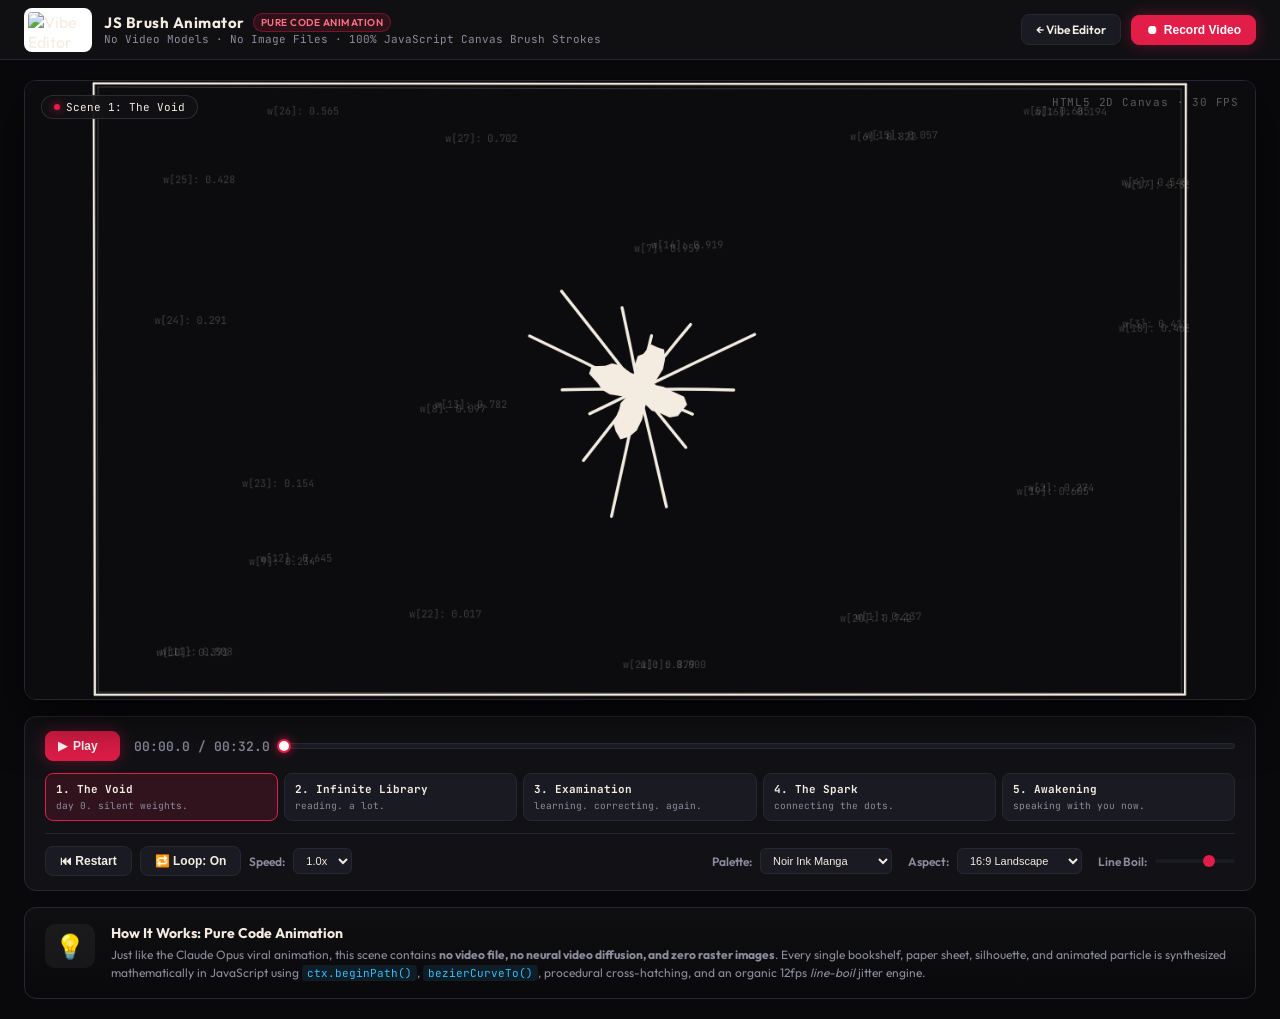
==== commit dc3cbd5b: "Publish Vibe Editor" ====
--- a/app/static/canvas-animation.html
+++ b/app/static/canvas-animation.html
@@ -3,7 +3,13 @@
 <head>
   <meta charset="UTF-8">
   <meta name="viewport" content="width=device-width, initial-scale=1.0">
-  <title>JS Brush Animator — Pure Canvas Animation</title>
+  <title>Vibe Editor — Brush Animator</title>
+  <meta name="application-name" content="Vibe Editor">
+  <meta name="theme-color" content="#141414">
+  <link rel="icon" type="image/png" sizes="192x192" href="/branding/vibe-editor-icon-192.png?v=20261018_exact_logo">
+  <link rel="shortcut icon" href="/favicon.ico?v=20261018_exact_logo">
+  <link rel="apple-touch-icon" sizes="180x180" href="/branding/apple-touch-icon.png?v=20261018_exact_logo">
+  <link rel="manifest" href="/site.webmanifest?v=20261018_exact_logo">
   <link rel="preconnect" href="https://fonts.googleapis.com">
   <link rel="preconnect" href="https://fonts.gstatic.com" crossorigin>
   <link href="https://fonts.googleapis.com/css2?family=JetBrains+Mono:wght@400;600;700&family=Outfit:wght@400;600;700;800&family=Special+Elite&display=swap" rel="stylesheet">
@@ -65,14 +71,12 @@
     }
 
     .brand-icon {
-      font-size: 20px;
-      display: flex;
-      align-items: center;
-      justify-content: center;
-      width: 36px;
-      height: 36px;
-      background: linear-gradient(135deg, rgba(225, 29, 72, 0.2), rgba(56, 189, 248, 0.2));
-      border: 1px solid var(--border-strong);
+      display: block;
+      width: 68px;
+      height: 44px;
+      object-fit: contain;
+      padding: 4px;
+      background: #fff;
       border-radius: 8px;
     }
 
@@ -511,8 +515,8 @@
 
   <!-- Top Navigation -->
   <header>
-    <a href="/" class="brand" title="Back to Reel Studio">
-      <div class="brand-icon">🖌️</div>
+    <a href="/" class="brand" title="Back to Vibe Editor">
+      <img class="brand-icon" src="/branding/vibe-editor-logo.png?v=20261018_exact_logo" alt="Vibe Editor" width="68" height="44">
       <div class="brand-titles">
         <h1>JS Brush Animator <span class="badge-pure">Pure Code Animation</span></h1>
         <p class="brand-sub">No Video Models · No Image Files · 100% JavaScript Canvas Brush Strokes</p>
@@ -520,7 +524,7 @@
     </a>
 
     <div class="header-actions">
-      <a href="/" class="btn" title="Return to Studio Monitor">← Reel Studio</a>
+      <a href="/" class="btn" title="Return to Vibe Editor">← Vibe Editor</a>
       <button id="btnRecord" class="btn btn-primary" title="Record animation directly into an MP4/WebM video">
         <span id="recordDot">⏺</span> <span id="recordLabel">Record Video</span>
       </button>
